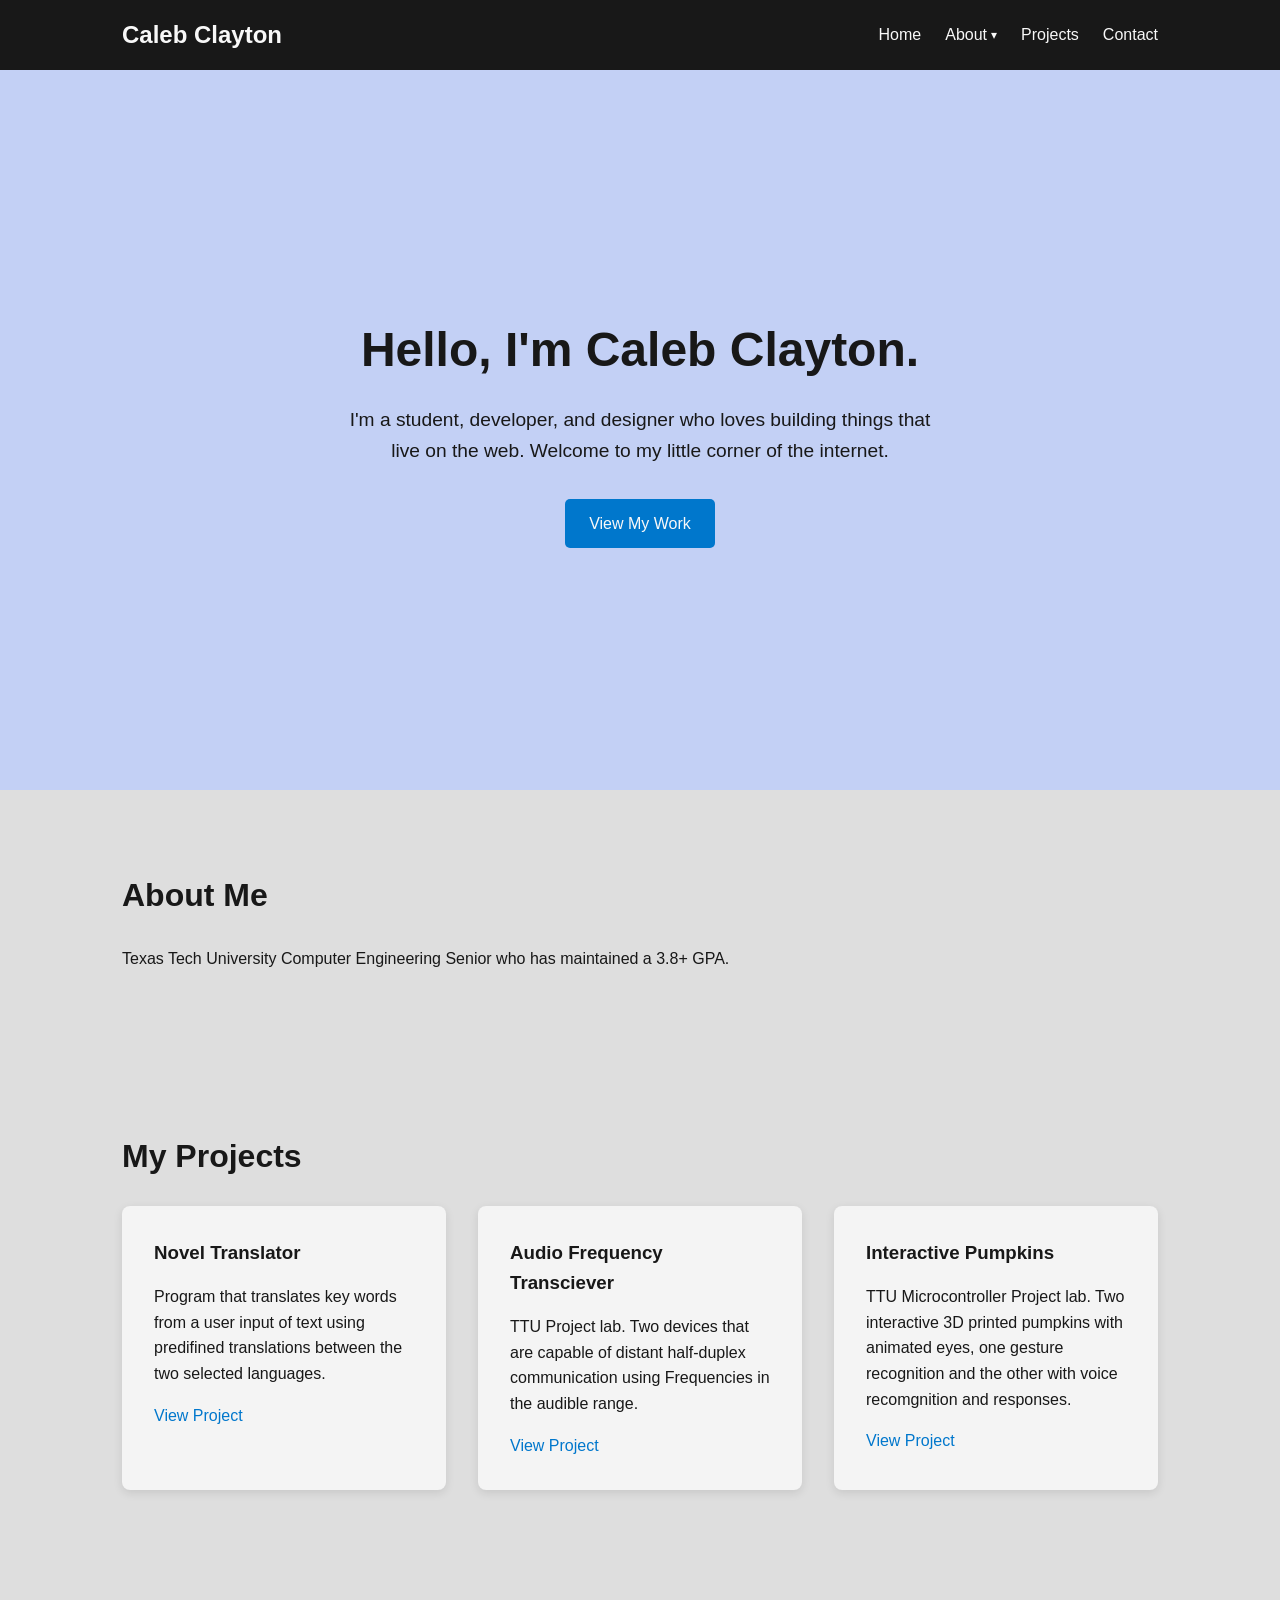
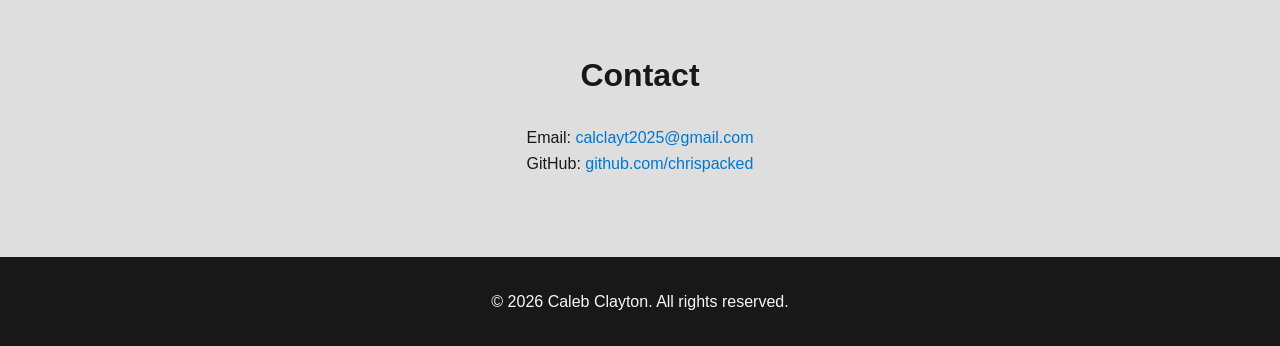
==== index.html @ 63bb0504 "inserted name where needed" ====
<!DOCTYPE html>
<html lang="en">
<head>
    <meta charset="UTF-8" />
    <meta name="viewport" content="width=device-width, initial-scale=1.0" />
    <title>Caleb Clayton | Personal Website</title>
    <link rel="stylesheet" href="style.css" />
</head>

<body>

    <header>
        <nav class="navbar">
            <h1 class="logo">Caleb Clayton</h1>

            <ul class="nav-links">
                <li><a href="#home">Home</a></li>

                <!-- About dropdown -->
                <li class="dropdown" id="aboutDropdown">
                    <a href="#about" aria-haspopup="true" aria-expanded="false">
                        About
                    </a>
                    <ul class="dropdown-menu" aria-label="submenu">
                        <li><a href="files/resume 2026 pdf.pdf">Resume</a></li>
                        <li><a href="pages/games.html">Games I Like</a></li>
                        <li><a href="pages/art.html">Art I Like</a></li>
                    </ul>
                </li>

                <li><a href="#projects">Projects</a></li>
                <li><a href="#contact">Contact</a></li>
            </ul>
        </nav>
    </header>

    <main>

        <!-- Hero -->
        <section id="home" class="hero">
            <div>
                <h2>Hello, I'm Caleb Clayton.</h2>
                <p>
                    I'm a student, developer, and designer who loves building
                    things that live on the web. Welcome to my little corner of
                    the internet.
                </p>
                <a href="#projects" class="button">View My Work</a>
            </div>
        </section>

        <!-- About -->
        <section id="about" class="section">
            <h2>About Me</h2>
            <p>
                Texas Tech University Computer Engineering Senior who has maintained a 3.8+ GPA.
                
            </p>
        </section>

        <!-- Projects -->
        <section id="projects" class="section">
            <h2>My Projects</h2>

            <div class="projects">

                <div class="project-card">
                    <h3>Novel Translator</h3>
                    <p>
                        Program that translates key words from a user input of
                        text using predifined translations between the two selected
                        languages.
                    </p>
                    <a href="#TBA">View Project</a>
                </div>

                <div class="project-card">
                    <h3>Audio Frequency Transciever</h3>
                    <p>
                        TTU Project lab. Two devices that are capable of distant
                        half-duplex communication using Frequencies in the audible range.
                    </p>
                    <a href="#TBA">View Project</a>
                </div>

                <div class="project-card">
                    <h3>Interactive Pumpkins</h3>
                    <p>
                        TTU Microcontroller Project lab. Two interactive 3D printed pumpkins with 
                        animated eyes, one gesture recognition and the other with voice recomgnition 
                        and responses.
                    </p>
                    <a href="#TBA">View Project</a>
                </div>

            </div>
        </section>

        <!-- Contact -->
        <section id="contact" class="section contact">
            <h2>Contact</h2>
            <p>Email:
                <a href="mailto:calclayt2025@gmail.com">calclayt2025@gmail.com</a>
            </p>
            <p>GitHub:
                <a href="https://github.com/chrispacked">github.com/chrispacked</a>
            </p>
        </section>

    </main>

    <footer>
        <p>&copy; 2026 Caleb Clayton. All rights reserved.</p>
    </footer>

    <!-- small script for mobile dropdown toggling -->
    <script>
        (function() {
            const dropdown = document.getElementById('aboutDropdown');
            const link = dropdown.querySelector('a[href="#about"]');

            // only apply click‑toggle on small screens
            function isMobile() {
                return window.innerWidth <= 768;
            }

            function handleClick(e) {
                if (!isMobile()) return;
                e.preventDefault();
                dropdown.classList.toggle('open');
                const expanded = dropdown.classList.contains('open');
                link.setAttribute('aria-expanded', expanded);
            }

            link.addEventListener('click', handleClick);

            // close dropdown when clicking outside
            document.addEventListener('click', function(e) {
                if (isMobile() && !dropdown.contains(e.target)) {
                    dropdown.classList.remove('open');
                    link.setAttribute('aria-expanded', 'false');
                }
            });

            // re‑check on resize
            window.addEventListener('resize', function() {
                if (!isMobile()) {
                    dropdown.classList.remove('open');
                    link.setAttribute('aria-expanded', 'false');
                }
            });
        })();
    </script>

</body>
</html>
---- style.css ----
/* Reset */
        * {
            margin: 0;
            padding: 0;
            box-sizing: border-box;
        }

        /* General */
        html {
            scroll-behavior: smooth;
        }

        body {
            font-family: Arial, sans-serif;
            line-height: 1.6;
            color: #181818;
            background-color: #dedede;
        }

        /* Header / Navbar */
        header {
            background-color: #181818;
            color: #f8f8f8;
            position: sticky;
            top: 0;
            z-index: 100;
        }

        .navbar {
            max-width: 1100px;
            margin: auto;
            padding: 1rem 2rem;
            display: flex;
            justify-content: space-between;
            align-items: center;
            flex-wrap: wrap;
        }

        .logo {
            font-size: 1.5rem;
        }

        .nav-links {
            list-style: none;
            display: flex;
            gap: 1.5rem;
            align-items: center;
            flex-wrap: wrap;
        }

        .nav-links a {
            color: #f8f8f8;
            text-decoration: none;
        }

        .nav-links a:hover {
            color: #4da6ff;
        }

        /* Dropdown */
        .dropdown {
            position: relative;
        }

        .dropdown>a {
            cursor: default;
            display: inline-flex;
            align-items: center;
            gap: 0.25rem;
        }

        .dropdown>a::after {
            content: "▾";
            font-size: 0.75rem;
            transition: transform 0.25s ease;
        }

        .dropdown:hover>a::after {
            transform: rotate(180deg);
        }

        .dropdown-menu {
            position: absolute;
            top: 100%;
            left: -20px;
            min-width: 180px;
            background-color: #2a2a2a;
            border-radius: 6px;
            padding: 0.5rem 0;
            list-style: none;
            box-shadow: 0 8px 20px rgba(0, 0, 0, 0.3);
            opacity: 0;
            visibility: hidden;
            transform: translateY(-6px);
            transition: opacity 0.25s ease, transform 0.25s ease, visibility 0.25s;
            pointer-events: none;
        }

        .dropdown:hover .dropdown-menu,
        .dropdown:focus-within .dropdown-menu {
            opacity: 1;
            visibility: visible;
            transform: translateY(0);
            pointer-events: auto;
        }

        .dropdown-menu li {
            padding: 0;
        }

        .dropdown-menu a {
            display: block;
            padding: 0.5rem 1.25rem;
            color: #eee;
            text-decoration: none;
            font-size: 0.95rem;
            transition: background 0.15s ease, color 0.15s ease;
        }

        .dropdown-menu a:hover {
            background-color: #3a3a3a;
            color: #4da6ff;
        }

        /* Hero / About section */
        .hero {
            min-height: 80vh;
            display: flex;
            justify-content: center;
            align-items: center;
            text-align: center;
            background-color: #c3d0f5;
            padding: 2rem;
        }

        .hero h2 {
            font-size: 3rem;
            margin-bottom: 1rem;
        }

        .hero p {
            font-size: 1.2rem;
            margin-bottom: 2rem;
            max-width: 600px;
            margin-left: auto;
            margin-right: auto;
        }

        .hero .button {
            display: inline-block;
            background-color: #0077cc;
            color: rgb(248, 248, 248);
            padding: 0.75rem 1.5rem;
            border-radius: 5px;
            text-decoration: none;
        }

        .hero .button:hover {
            background-color: #005fa3;
        }

        /* Sections */
        .section {
            max-width: 1100px;
            margin: auto;
            padding: 5rem 2rem;
        }

        .section h2 {
            font-size: 2rem;
            margin-bottom: 1.5rem;
        }

        /* Projects */
        .projects {
            display: grid;
            grid-template-columns: repeat(3, 1fr);
            gap: 2rem;
        }

        .project-card {
            background-color: #f4f4f4;
            padding: 2rem;
            border-radius: 8px;
            box-shadow: 0 3px 10px rgba(0, 0, 0, 0.1);
        }

        .project-card h3 {
            margin-bottom: 1rem;
        }

        .project-card p {
            margin-bottom: 1rem;
        }

        .project-card a {
            color: #0077cc;
            text-decoration: none;
        }

        .project-card a:hover {
            text-decoration: underline;
        }

        /* Contact */
        .contact {
            text-align: center;
        }

        .contact a {
            color: #0077cc;
            text-decoration: none;
        }

        .contact a:hover {
            text-decoration: underline;
        }

        /* Footer */
        footer {
            background-color: #181818;
            color: #f8f8f8;
            text-align: center;
            padding: 2rem;
        }

        /* Mobile */
        @media (max-width: 768px) {
            .navbar {
                flex-direction: column;
                gap: 1rem;
            }

            .nav-links {
                gap: 1rem;
                justify-content: center;
            }

            .hero h2 {
                font-size: 2.2rem;
            }

            .projects {
                grid-template-columns: 1fr;
            }

            .dropdown-menu {
                position: static;
                background-color: #333;
                box-shadow: none;
                border-radius: 0;
                padding: 0.25rem 0 0.25rem 1.5rem;
                opacity: 1;
                visibility: visible;
                transform: none;
                pointer-events: auto;
                display: none;
            }

            .dropdown.open .dropdown-menu {
                display: block;
            }

            .dropdown>a::after {
                content: " ▾";
            }

            .dropdown-menu a {
                padding: 0.4rem 1rem;
                font-size: 0.9rem;
            }
        }

        /* small extra touch for the dropdown arrow */
        .dropdown>a {
            cursor: pointer;
        }
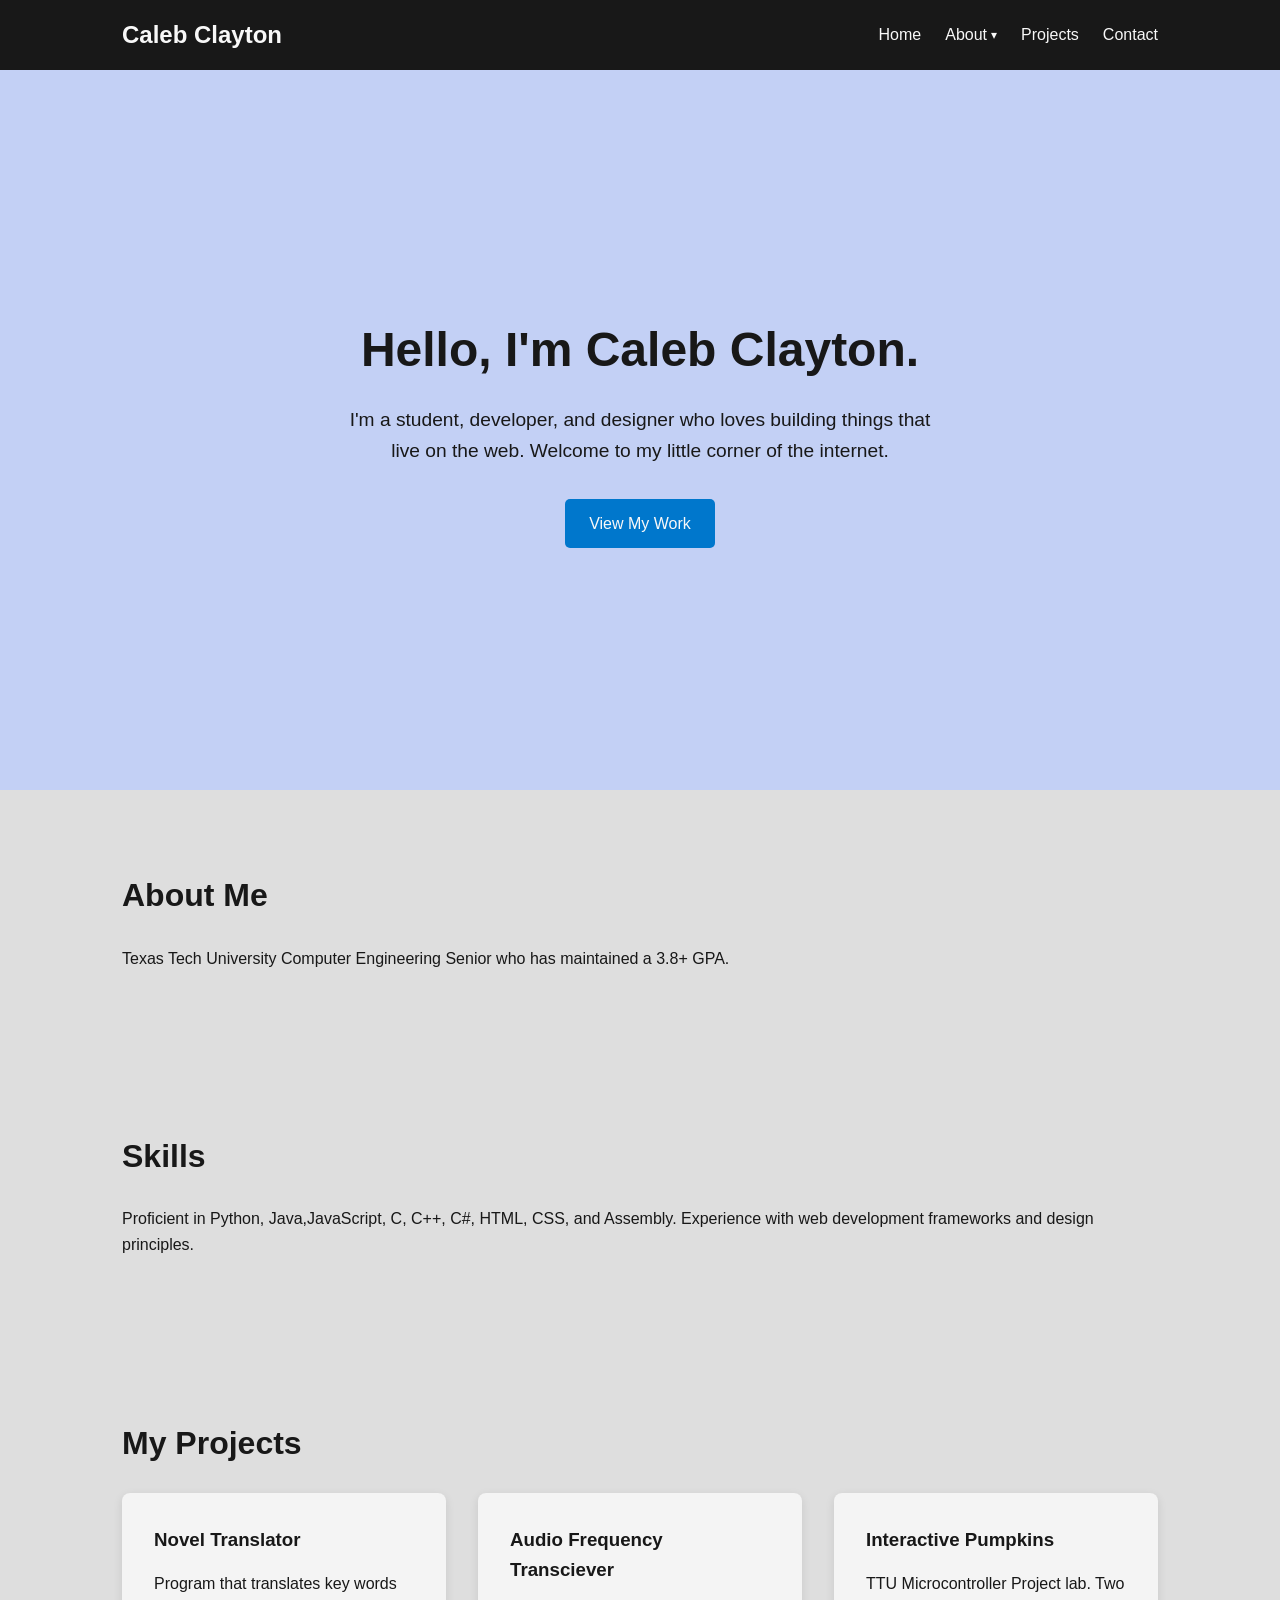
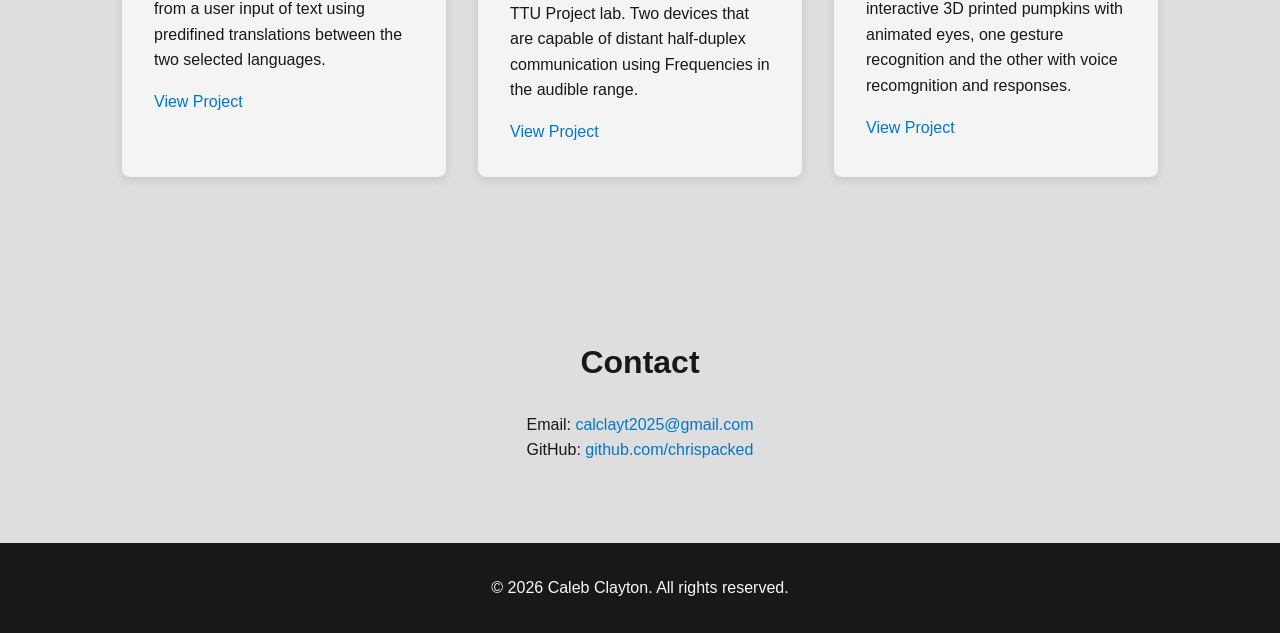
==== commit 17e4d353: "added skills section" ====
--- a/index.html
+++ b/index.html
@@ -55,6 +55,18 @@
             <p>
                 Texas Tech University Computer Engineering Senior who has maintained a 3.8+ GPA.
                 
+            </p>
+        </section>
+
+        <!-- Skills -->
+        <section id="skills" class="section">
+            <h2>Skills</h2>
+            <p>
+                Proficient in Python, Java,JavaScript, C, C++, C#, HTML, CSS, and Assembly. 
+                Experience with web development frameworks and design principles.
+            </p>
+        </section>
+
             </p>
         </section>
 
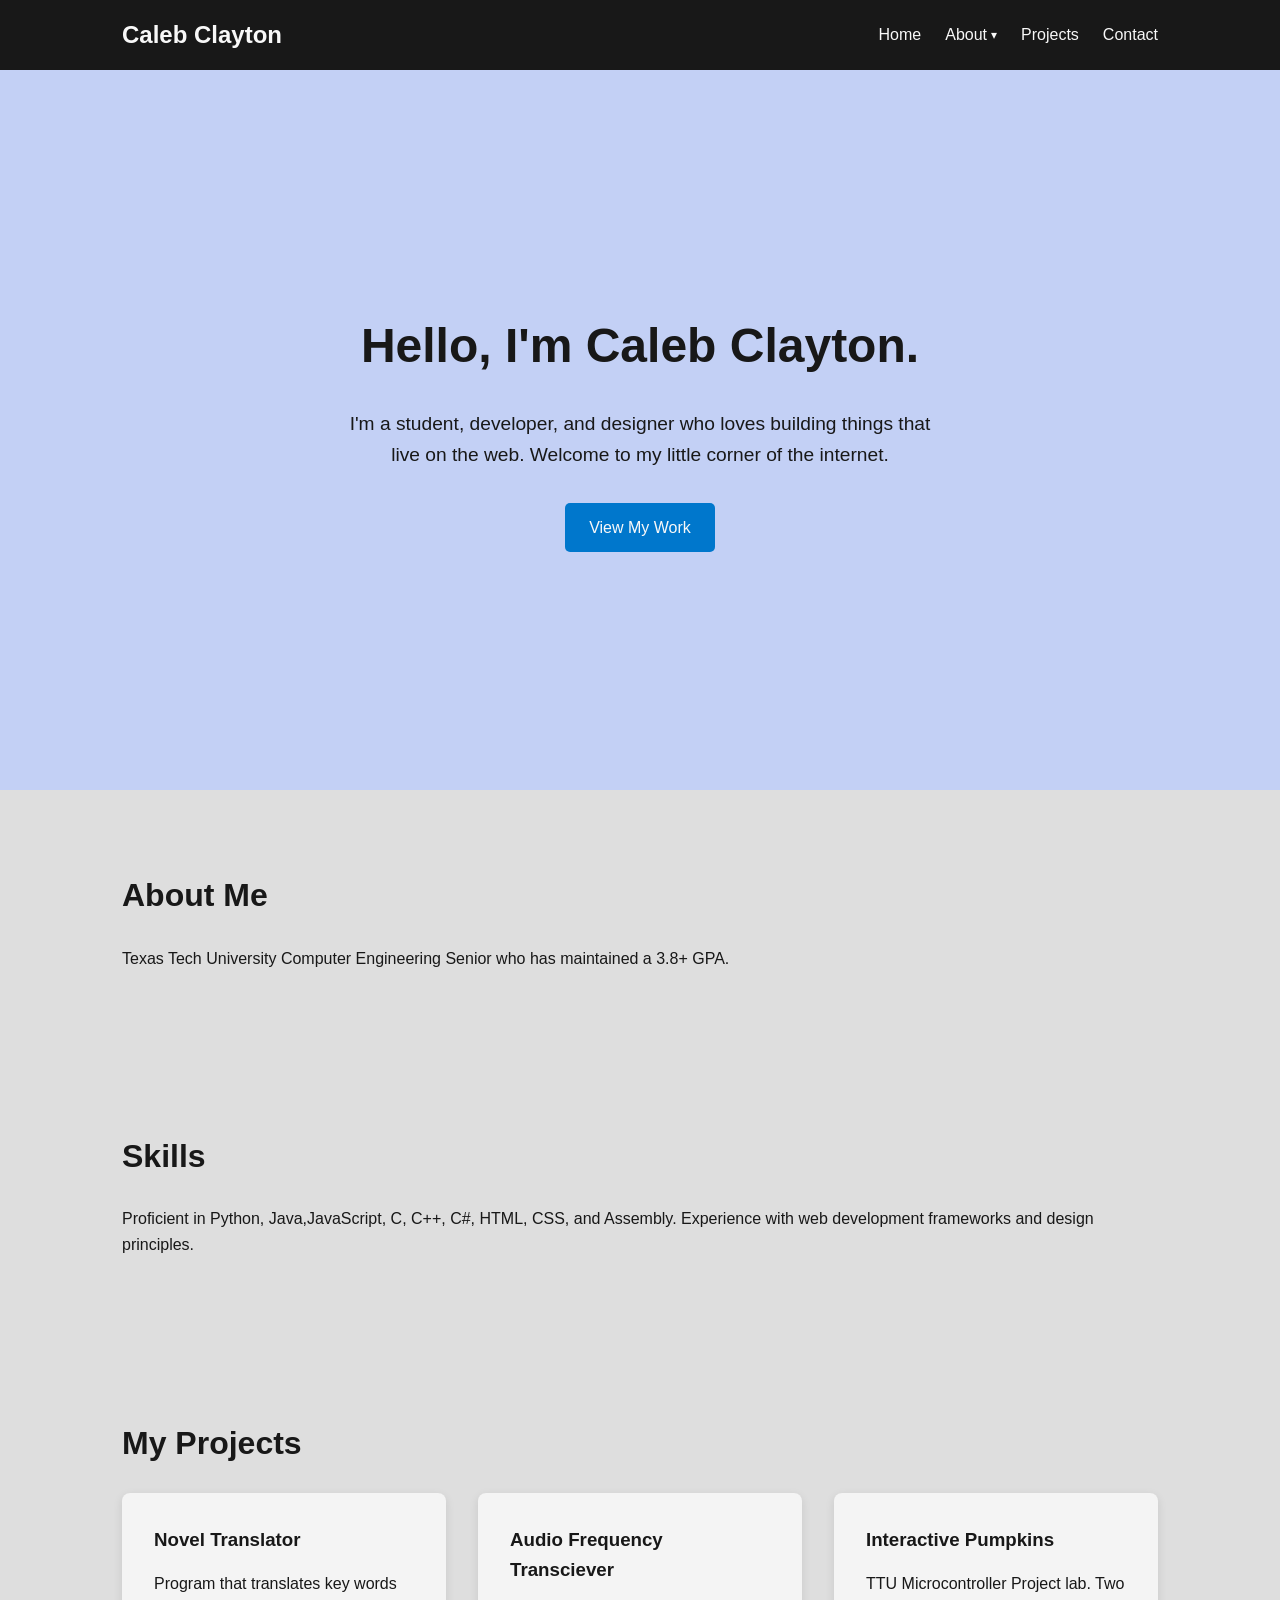
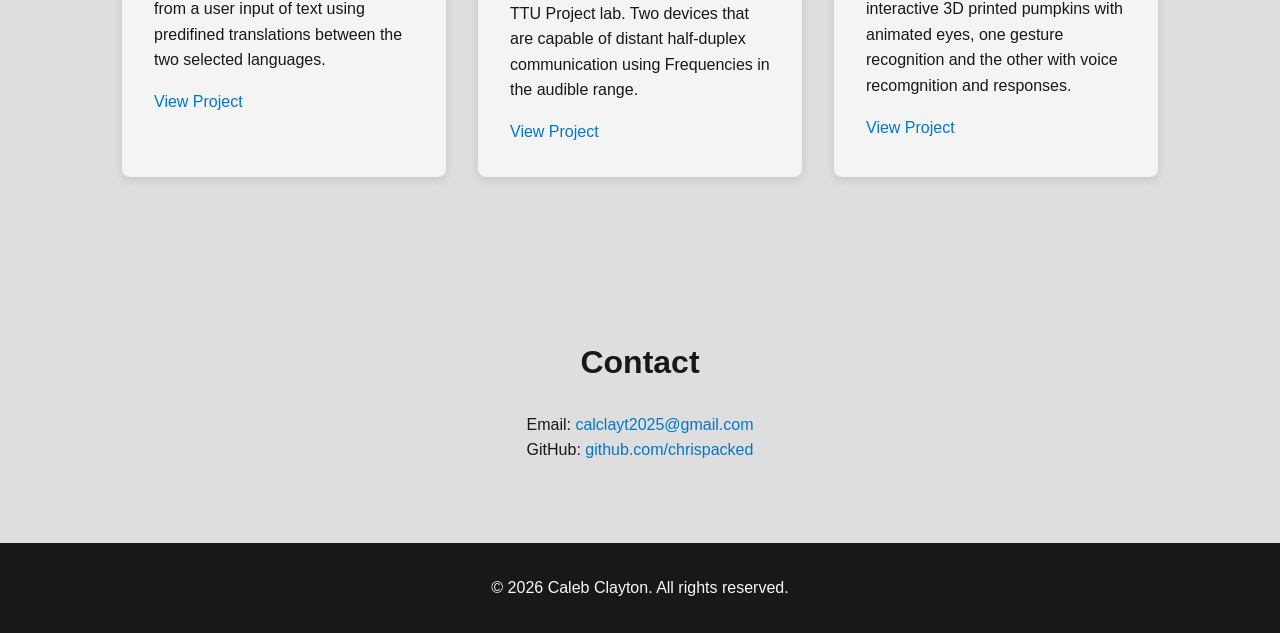
==== commit 02810197: "fixed file name of transciever and add a link to the page" ====
--- a/index.html
+++ b/index.html
@@ -92,7 +92,7 @@
                         TTU Project lab. Two devices that are capable of distant
                         half-duplex communication using Frequencies in the audible range.
                     </p>
-                    <a href="#TBA">View Project</a>
+                    <a href="./pages/project-transciever.html">View Project</a>
                 </div>
 
                 <div class="project-card">
--- a/style.css
+++ b/style.css
@@ -1,277 +1,305 @@
+
+
 /* Reset */
-        * {
-            margin: 0;
-            padding: 0;
-            box-sizing: border-box;
-        }
-
-        /* General */
-        html {
-            scroll-behavior: smooth;
-        }
-
-        body {
-            font-family: Arial, sans-serif;
-            line-height: 1.6;
-            color: #181818;
-            background-color: #dedede;
-        }
-
-        /* Header / Navbar */
-        header {
-            background-color: #181818;
-            color: #f8f8f8;
-            position: sticky;
-            top: 0;
-            z-index: 100;
-        }
-
-        .navbar {
-            max-width: 1100px;
-            margin: auto;
-            padding: 1rem 2rem;
-            display: flex;
-            justify-content: space-between;
-            align-items: center;
-            flex-wrap: wrap;
-        }
-
-        .logo {
-            font-size: 1.5rem;
-        }
-
-        .nav-links {
-            list-style: none;
-            display: flex;
-            gap: 1.5rem;
-            align-items: center;
-            flex-wrap: wrap;
-        }
-
-        .nav-links a {
-            color: #f8f8f8;
-            text-decoration: none;
-        }
-
-        .nav-links a:hover {
-            color: #4da6ff;
-        }
-
-        /* Dropdown */
-        .dropdown {
-            position: relative;
-        }
-
-        .dropdown>a {
-            cursor: default;
-            display: inline-flex;
-            align-items: center;
-            gap: 0.25rem;
-        }
-
-        .dropdown>a::after {
-            content: "▾";
-            font-size: 0.75rem;
-            transition: transform 0.25s ease;
-        }
-
-        .dropdown:hover>a::after {
-            transform: rotate(180deg);
-        }
-
-        .dropdown-menu {
-            position: absolute;
-            top: 100%;
-            left: -20px;
-            min-width: 180px;
-            background-color: #2a2a2a;
-            border-radius: 6px;
-            padding: 0.5rem 0;
-            list-style: none;
-            box-shadow: 0 8px 20px rgba(0, 0, 0, 0.3);
-            opacity: 0;
-            visibility: hidden;
-            transform: translateY(-6px);
-            transition: opacity 0.25s ease, transform 0.25s ease, visibility 0.25s;
-            pointer-events: none;
-        }
-
-        .dropdown:hover .dropdown-menu,
-        .dropdown:focus-within .dropdown-menu {
-            opacity: 1;
-            visibility: visible;
-            transform: translateY(0);
-            pointer-events: auto;
-        }
-
-        .dropdown-menu li {
-            padding: 0;
-        }
-
-        .dropdown-menu a {
-            display: block;
-            padding: 0.5rem 1.25rem;
-            color: #eee;
-            text-decoration: none;
-            font-size: 0.95rem;
-            transition: background 0.15s ease, color 0.15s ease;
-        }
-
-        .dropdown-menu a:hover {
-            background-color: #3a3a3a;
-            color: #4da6ff;
-        }
-
-        /* Hero / About section */
-        .hero {
-            min-height: 80vh;
-            display: flex;
-            justify-content: center;
-            align-items: center;
-            text-align: center;
-            background-color: #c3d0f5;
-            padding: 2rem;
-        }
-
-        .hero h2 {
-            font-size: 3rem;
-            margin-bottom: 1rem;
-        }
-
-        .hero p {
-            font-size: 1.2rem;
-            margin-bottom: 2rem;
-            max-width: 600px;
-            margin-left: auto;
-            margin-right: auto;
-        }
-
-        .hero .button {
-            display: inline-block;
-            background-color: #0077cc;
-            color: rgb(248, 248, 248);
-            padding: 0.75rem 1.5rem;
-            border-radius: 5px;
-            text-decoration: none;
-        }
-
-        .hero .button:hover {
-            background-color: #005fa3;
-        }
-
-        /* Sections */
-        .section {
-            max-width: 1100px;
-            margin: auto;
-            padding: 5rem 2rem;
-        }
-
-        .section h2 {
-            font-size: 2rem;
-            margin-bottom: 1.5rem;
-        }
-
-        /* Projects */
-        .projects {
-            display: grid;
-            grid-template-columns: repeat(3, 1fr);
-            gap: 2rem;
-        }
-
-        .project-card {
-            background-color: #f4f4f4;
-            padding: 2rem;
-            border-radius: 8px;
-            box-shadow: 0 3px 10px rgba(0, 0, 0, 0.1);
-        }
-
-        .project-card h3 {
-            margin-bottom: 1rem;
-        }
-
-        .project-card p {
-            margin-bottom: 1rem;
-        }
-
-        .project-card a {
-            color: #0077cc;
-            text-decoration: none;
-        }
-
-        .project-card a:hover {
-            text-decoration: underline;
-        }
-
-        /* Contact */
-        .contact {
-            text-align: center;
-        }
-
-        .contact a {
-            color: #0077cc;
-            text-decoration: none;
-        }
-
-        .contact a:hover {
-            text-decoration: underline;
-        }
-
-        /* Footer */
-        footer {
-            background-color: #181818;
-            color: #f8f8f8;
-            text-align: center;
-            padding: 2rem;
-        }
-
-        /* Mobile */
-        @media (max-width: 768px) {
-            .navbar {
-                flex-direction: column;
-                gap: 1rem;
-            }
-
-            .nav-links {
-                gap: 1rem;
-                justify-content: center;
-            }
-
-            .hero h2 {
-                font-size: 2.2rem;
-            }
-
-            .projects {
-                grid-template-columns: 1fr;
-            }
-
-            .dropdown-menu {
-                position: static;
-                background-color: #333;
-                box-shadow: none;
-                border-radius: 0;
-                padding: 0.25rem 0 0.25rem 1.5rem;
-                opacity: 1;
-                visibility: visible;
-                transform: none;
-                pointer-events: auto;
-                display: none;
-            }
-
-            .dropdown.open .dropdown-menu {
-                display: block;
-            }
-
-            .dropdown>a::after {
-                content: " ▾";
-            }
-
-            .dropdown-menu a {
-                padding: 0.4rem 1rem;
-                font-size: 0.9rem;
-            }
-        }
-
-        /* small extra touch for the dropdown arrow */
-        .dropdown>a {
-            cursor: pointer;
-        }+* {
+    margin: 0;
+    padding: 0;
+    box-sizing: border-box;
+}
+
+/* General */
+html {
+    scroll-behavior: smooth;
+}
+
+body {
+    font-family: Arial, sans-serif;
+    line-height: 1.6;
+    color: #181818;
+    background-color: #dedede;
+}
+
+/* Header / Navbar */
+header {
+    background-color: #181818;
+    color: #f8f8f8;
+    position: sticky;
+    top: 0;
+    z-index: 100;
+}
+
+.navbar {
+    max-width: 1100px;
+    margin: auto;
+    padding: 1rem 2rem;
+    display: flex;
+    justify-content: space-between;
+    align-items: center;
+    flex-wrap: wrap;
+}
+
+.logo {
+    font-size: 1.5rem;
+}
+
+.nav-links {
+    list-style: none;
+    display: flex;
+    gap: 1.5rem;
+    align-items: center;
+    flex-wrap: wrap;
+}
+
+.nav-links a {
+    color: #f8f8f8;
+    text-decoration: none;
+}
+
+.nav-links a:hover {
+    color: #4da6ff;
+}
+
+/* Dropdown */
+.dropdown {
+    position: relative;
+}
+
+.dropdown > a {
+    cursor: default;
+    display: inline-flex;
+    align-items: center;
+    gap: 0.25rem;
+}
+
+.dropdown > a::after {
+    content: "▾";
+    font-size: 0.75rem;
+    transition: transform 0.25s ease;
+}
+
+.dropdown:hover > a::after {
+    transform: rotate(180deg);
+}
+
+.dropdown-menu {
+    position: absolute;
+    top: 100%;
+    left: -20px;
+    min-width: 180px;
+    background-color: #2a2a2a;
+    border-radius: 6px;
+    padding: 0.5rem 0;
+    list-style: none;
+    box-shadow: 0 8px 20px rgba(0, 0, 0, 0.3);
+    opacity: 0;
+    visibility: hidden;
+    transform: translateY(-6px);
+    transition: opacity 0.25s ease, transform 0.25s ease, visibility 0.25s;
+    pointer-events: none;
+}
+
+.dropdown:hover .dropdown-menu,
+.dropdown:focus-within .dropdown-menu {
+    opacity: 1;
+    visibility: visible;
+    transform: translateY(0);
+    pointer-events: auto;
+}
+
+.dropdown-menu li {
+    padding: 0;
+}
+
+.dropdown-menu a {
+    display: block;
+    padding: 0.5rem 1.25rem;
+    color: #eee;
+    text-decoration: none;
+    font-size: 0.95rem;
+    transition: background 0.15s ease, color 0.15s ease;
+}
+
+.dropdown-menu a:hover {
+    background-color: #3a3a3a;
+    color: #4da6ff;
+}
+
+/* Hero / About section */
+.hero {
+    min-height: 80vh;
+    display: flex;
+    justify-content: center;
+    align-items: center;
+    text-align: center;
+    background-color: #c3d0f5;
+    padding: 2rem;
+}
+
+.hero h2 {
+    font-size: 3rem;
+    margin-bottom: 1.5rem;   /* increased for spacing above video */
+}
+
+.hero p {
+    font-size: 1.2rem;
+    margin-bottom: 2rem;
+    max-width: 600px;
+    margin-left: auto;
+    margin-right: auto;
+}
+
+.hero .button {
+    display: inline-block;
+    background-color: #0077cc;
+    color: rgb(248, 248, 248);
+    padding: 0.75rem 1.5rem;
+    border-radius: 5px;
+    text-decoration: none;
+}
+
+.hero .button:hover {
+    background-color: #005fa3;
+}
+
+/* ── Hero video ── */
+.hero > div {
+    display: flex;
+    flex-direction: column;
+    align-items: center;
+    justify-content: center;
+    width: 100%;
+}
+
+.hero-video {
+    display: block;
+    width: 100%;
+    max-width: 800px;
+    height: auto;
+    margin: 0 auto;
+    border-radius: 10px;
+    box-shadow: 0 6px 20px rgba(0, 0, 0, 0.25);
+    background-color: #000;
+}
+
+/* Sections */
+.section {
+    max-width: 1100px;
+    margin: auto;
+    padding: 5rem 2rem;
+}
+
+.section h2 {
+    font-size: 2rem;
+    margin-bottom: 1.5rem;
+}
+
+/* Projects */
+.projects {
+    display: grid;
+    grid-template-columns: repeat(3, 1fr);
+    gap: 2rem;
+}
+
+.project-card {
+    background-color: #f4f4f4;
+    padding: 2rem;
+    border-radius: 8px;
+    box-shadow: 0 3px 10px rgba(0, 0, 0, 0.1);
+}
+
+.project-card h3 {
+    margin-bottom: 1rem;
+}
+
+.project-card p {
+    margin-bottom: 1rem;
+}
+
+.project-card a {
+    color: #0077cc;
+    text-decoration: none;
+}
+
+.project-card a:hover {
+    text-decoration: underline;
+}
+
+/* Contact */
+.contact {
+    text-align: center;
+}
+
+.contact a {
+    color: #0077cc;
+    text-decoration: none;
+}
+
+.contact a:hover {
+    text-decoration: underline;
+}
+
+/* Footer */
+footer {
+    background-color: #181818;
+    color: #f8f8f8;
+    text-align: center;
+    padding: 2rem;
+}
+
+/* Mobile */
+@media (max-width: 768px) {
+    .navbar {
+        flex-direction: column;
+        gap: 1rem;
+    }
+
+    .nav-links {
+        gap: 1rem;
+        justify-content: center;
+    }
+
+    .hero h2 {
+        font-size: 2.2rem;
+    }
+
+    .projects {
+        grid-template-columns: 1fr;
+    }
+
+    .dropdown-menu {
+        position: static;
+        background-color: #333;
+        box-shadow: none;
+        border-radius: 0;
+        padding: 0.25rem 0 0.25rem 1.5rem;
+        opacity: 1;
+        visibility: visible;
+        transform: none;
+        pointer-events: auto;
+        display: none;
+    }
+
+    .dropdown.open .dropdown-menu {
+        display: block;
+    }
+
+    .dropdown > a::after {
+        content: " ▾";
+    }
+
+    .dropdown-menu a {
+        padding: 0.4rem 1rem;
+        font-size: 0.9rem;
+    }
+
+    /* Adjust hero video on small screens if needed */
+    .hero-video {
+        max-width: 100%;
+        border-radius: 8px;
+    }
+}
+
+/* small extra touch for the dropdown arrow */
+.dropdown > a {
+    cursor: pointer;
+}
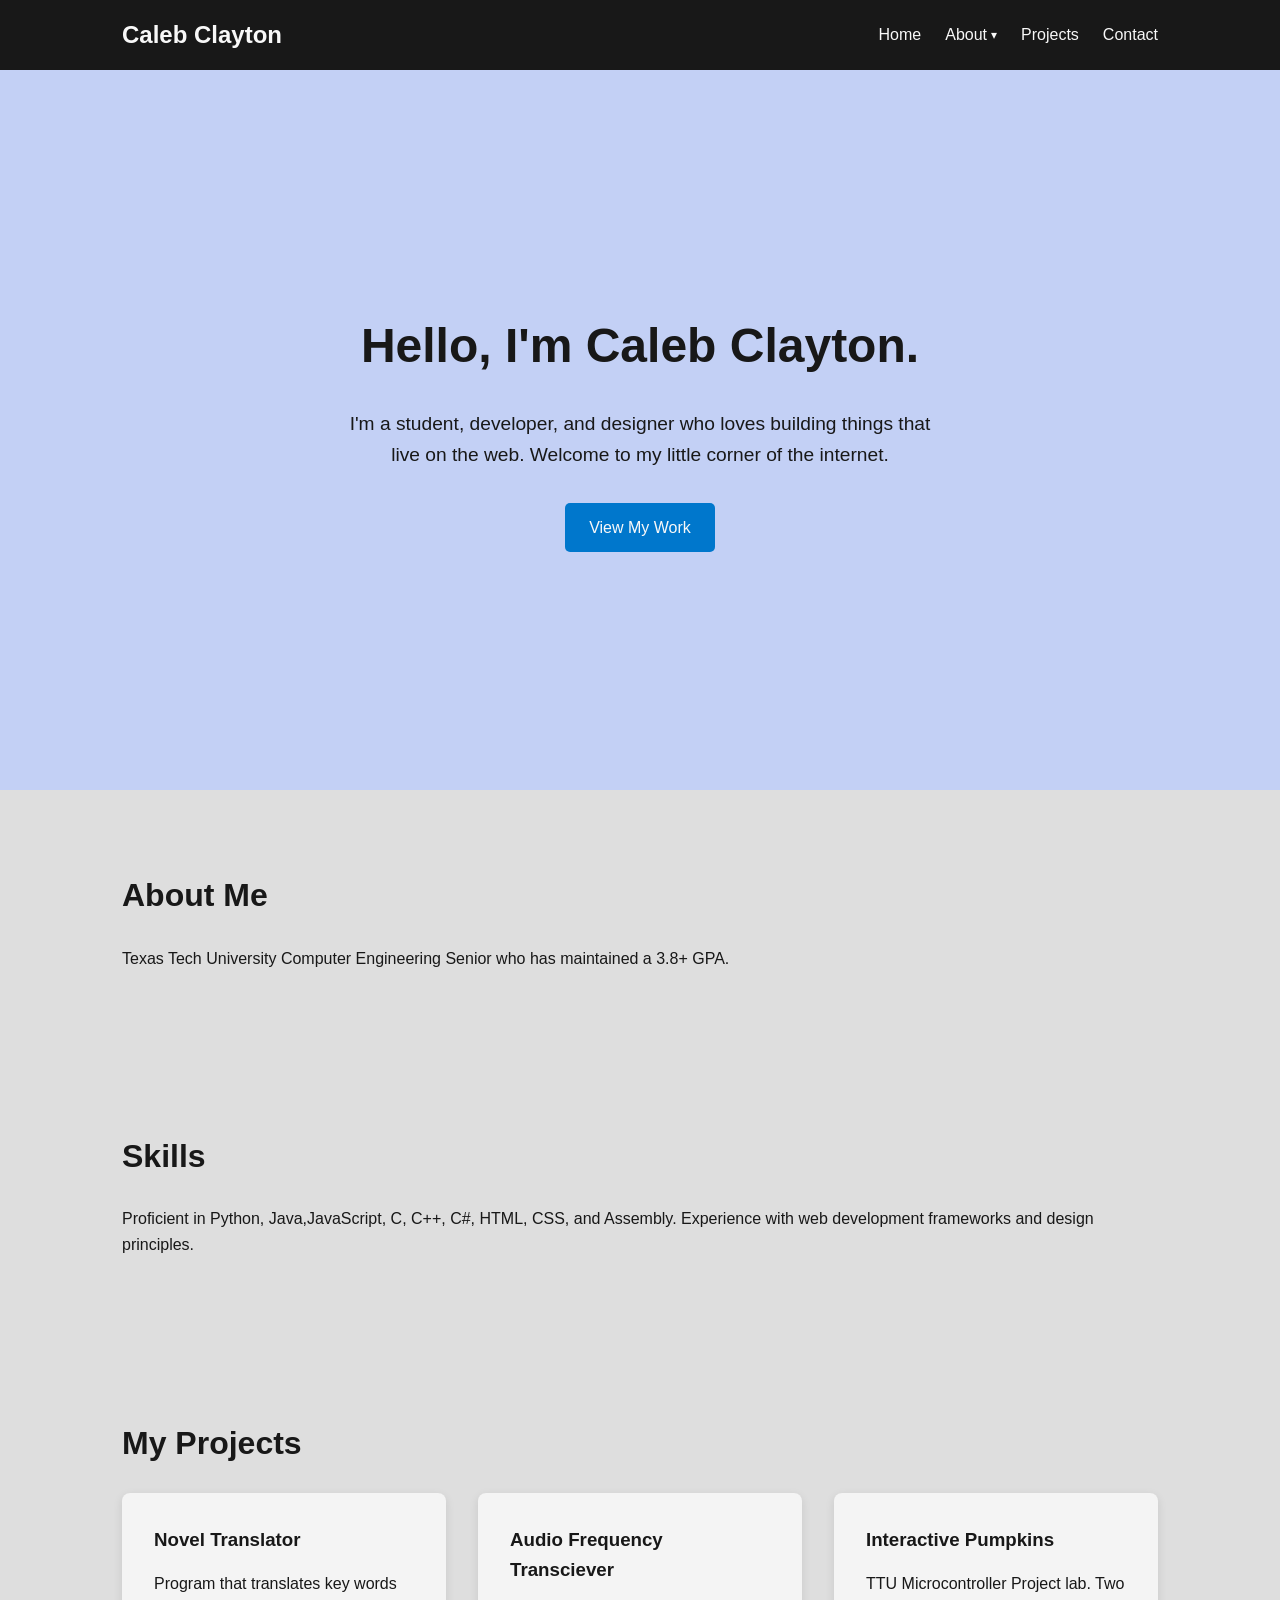
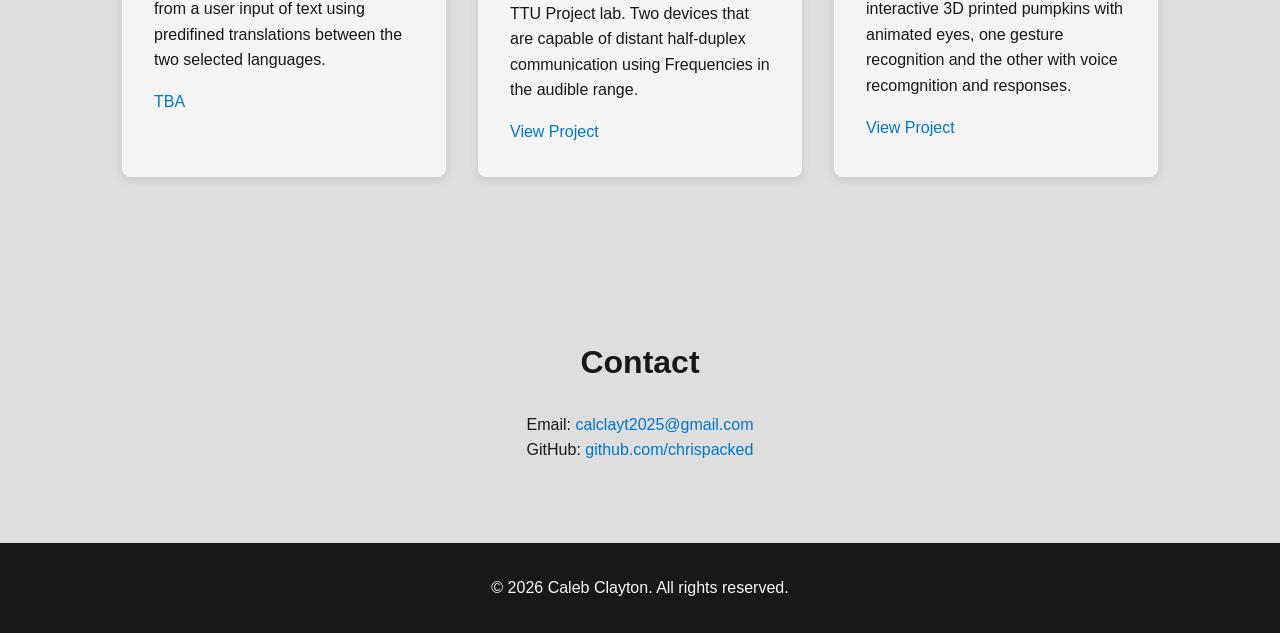
==== commit 405489c3: "changed location of transciever and fixed various href pointers" ====
--- a/index.html
+++ b/index.html
@@ -83,7 +83,7 @@
                         text using predifined translations between the two selected
                         languages.
                     </p>
-                    <a href="#TBA">View Project</a>
+                    <a href="#TBA">TBA</a>
                 </div>
 
                 <div class="project-card">
@@ -92,7 +92,7 @@
                         TTU Project lab. Two devices that are capable of distant
                         half-duplex communication using Frequencies in the audible range.
                     </p>
-                    <a href="./pages/project-transciever.html">View Project</a>
+                    <a href="./pages/projects/transciever.html">View Project</a>
                 </div>
 
                 <div class="project-card">
@@ -102,7 +102,7 @@
                         animated eyes, one gesture recognition and the other with voice recomgnition 
                         and responses.
                     </p>
-                    <a href="#TBA">View Project</a>
+                    <a href="./pages/projects/pumpkin.html">View Project</a>
                 </div>
 
             </div>
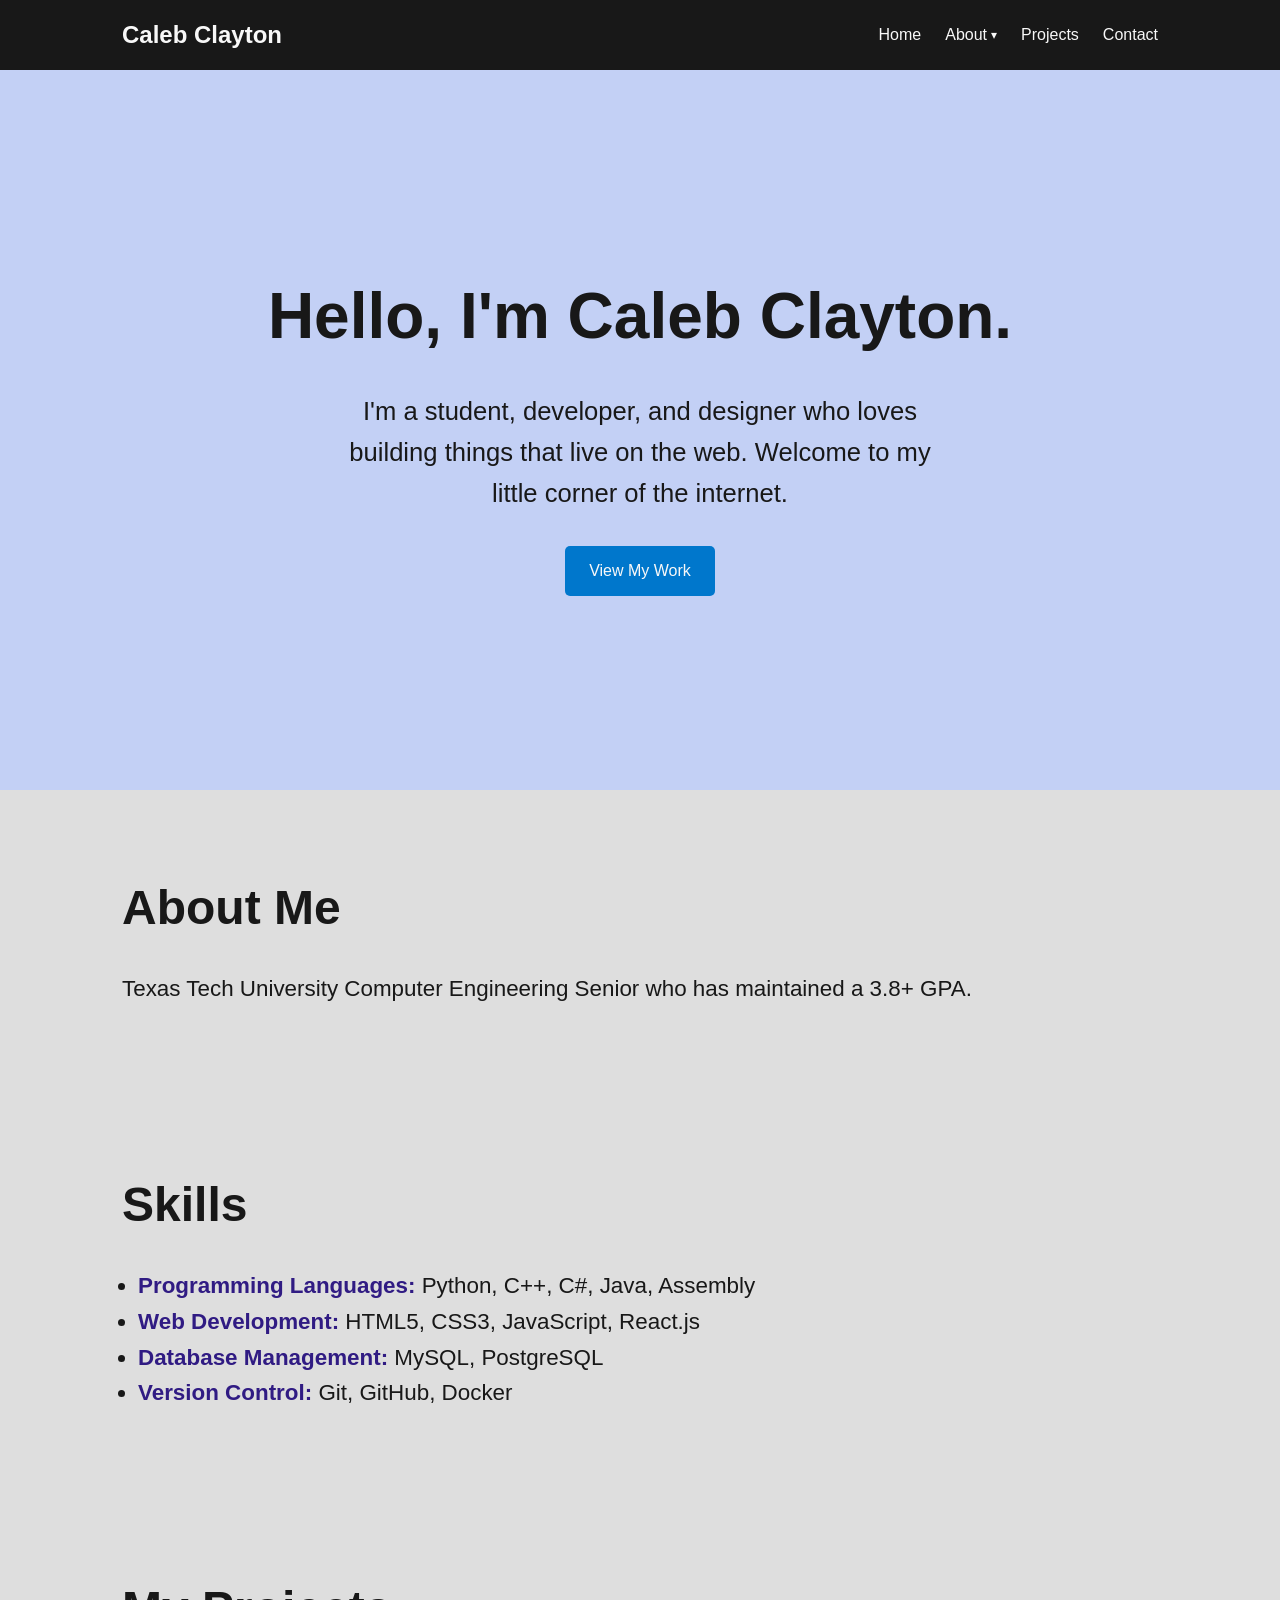
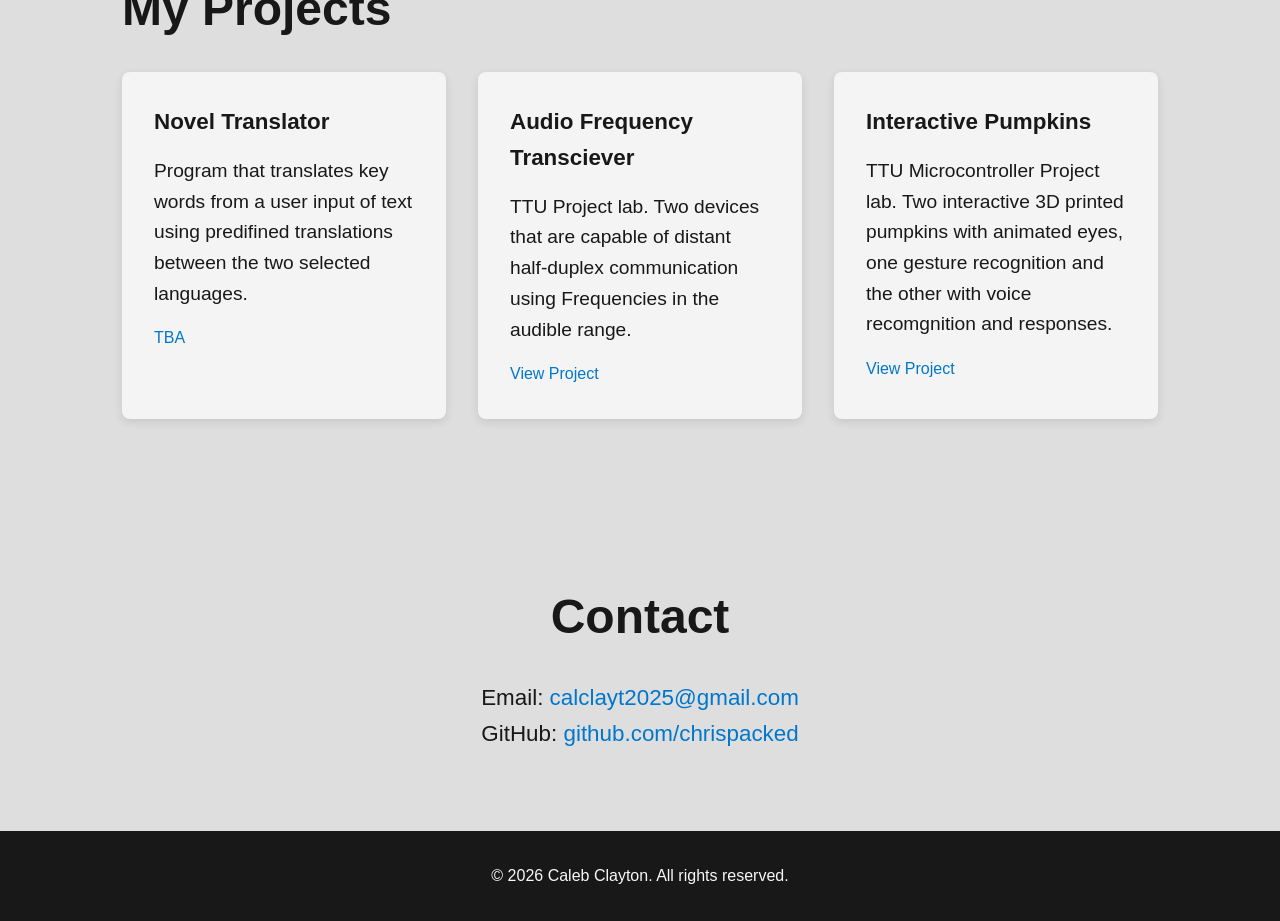
==== commit ca830b9d: "changed skills section and overall section font size" ====
--- a/index.html
+++ b/index.html
@@ -61,10 +61,13 @@
         <!-- Skills -->
         <section id="skills" class="section">
             <h2>Skills</h2>
-            <p>
-                Proficient in Python, Java,JavaScript, C, C++, C#, HTML, CSS, and Assembly. 
-                Experience with web development frameworks and design principles.
-            </p>
+            <ul> 
+                <li><span class="label">Programming Languages:</span> Python, C++, C#, Java, Assembly</li>
+                <li><span class="label">Web Development:</span> HTML5, CSS3, JavaScript, React.js</li>
+                <!-- <li><span class="label">Frameworks:</span> Flask, Django</li> -->
+                <li><span class="label">Database Management:</span> MySQL, PostgreSQL</li>  
+                <li><span class="label">Version Control:</span> Git, GitHub, Docker</li>
+            </ul>
         </section>
 
             </p>
--- a/style.css
+++ b/style.css
@@ -17,6 +17,10 @@
     line-height: 1.6;
     color: #181818;
     background-color: #dedede;
+}
+
+ul {
+    padding-left: 1rem;
 }
 
 /* Header / Navbar */
@@ -136,12 +140,12 @@
 }
 
 .hero h2 {
-    font-size: 3rem;
-    margin-bottom: 1.5rem;   /* increased for spacing above video */
+    font-size: 4rem;
+    margin-bottom: 1.5rem;
 }
 
 .hero p {
-    font-size: 1.2rem;
+    font-size: 1.6rem;
     margin-bottom: 2rem;
     max-width: 600px;
     margin-left: auto;
@@ -173,12 +177,13 @@
 .hero-video {
     display: block;
     width: 100%;
-    max-width: 800px;
-    height: auto;
+    /*max-width: 400px;*/
+    max-height: 400px;
+    width: auto;
     margin: 0 auto;
     border-radius: 10px;
     box-shadow: 0 6px 20px rgba(0, 0, 0, 0.25);
-    background-color: #000;
+    background-color: #000000;
 }
 
 /* Sections */
@@ -189,8 +194,17 @@
 }
 
 .section h2 {
-    font-size: 2rem;
+    font-size: 3rem;
     margin-bottom: 1.5rem;
+}
+
+.section p, .section ul {
+    font-size: 1.4rem;
+}
+
+.label {
+    font-weight: bold;
+    color: #301b83;
 }
 
 /* Projects */
@@ -208,10 +222,12 @@
 }
 
 .project-card h3 {
+    font-size: 1.4rem;
     margin-bottom: 1rem;
 }
 
 .project-card p {
+    font-size: 1.2rem;
     margin-bottom: 1rem;
 }
 
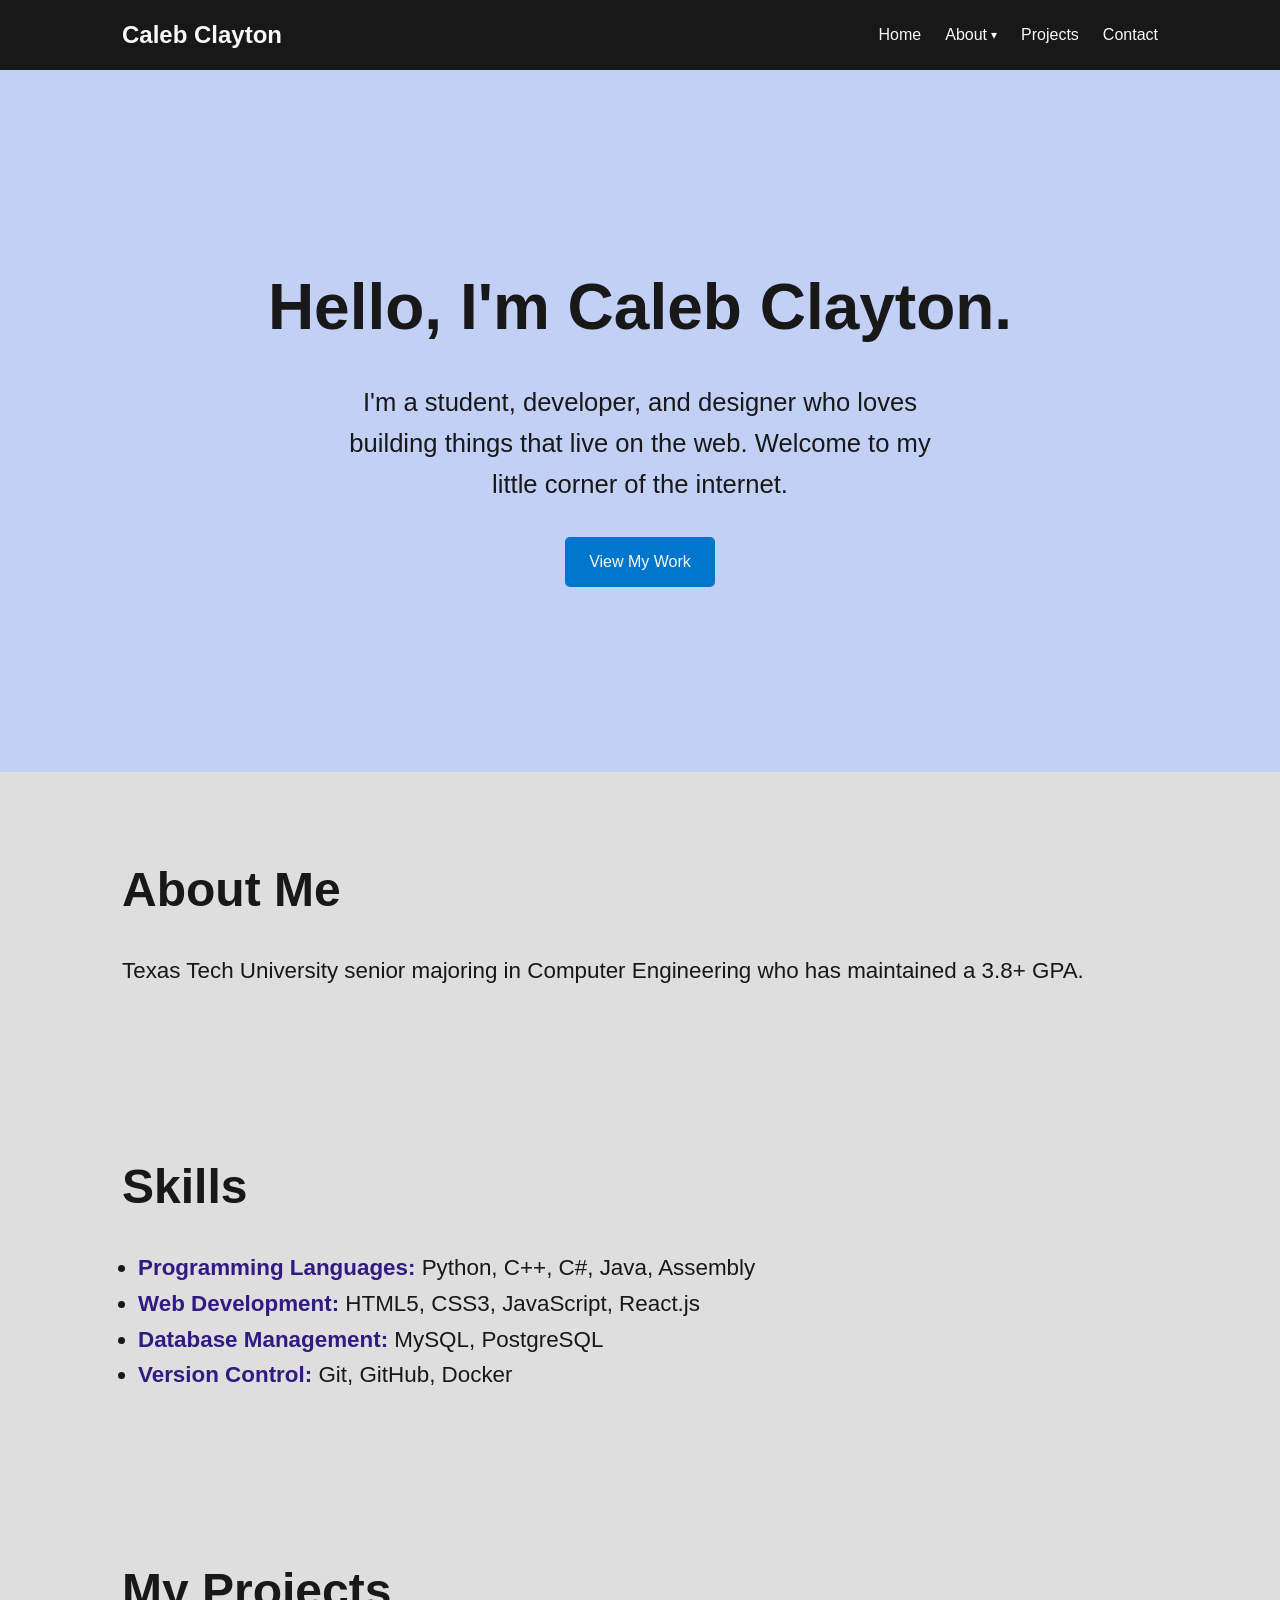
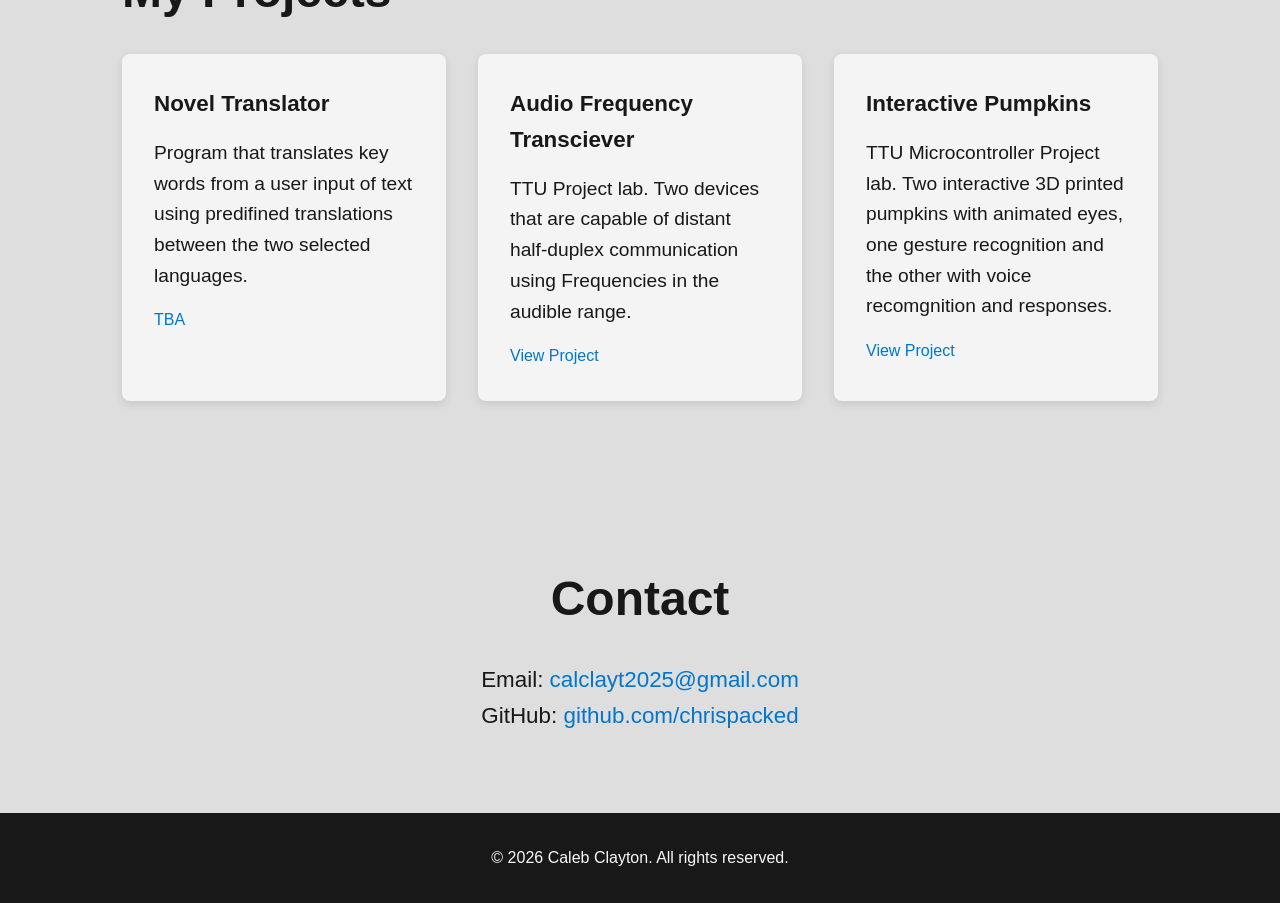
==== commit f6282dbd: "changed min height of hero (blue section) from 80 to 78 for better style. reworded about me a little" ====
--- a/index.html
+++ b/index.html
@@ -53,7 +53,7 @@
         <section id="about" class="section">
             <h2>About Me</h2>
             <p>
-                Texas Tech University Computer Engineering Senior who has maintained a 3.8+ GPA.
+                Texas Tech University senior majoring in Computer Engineering who has maintained a 3.8+ GPA.
                 
             </p>
         </section>
--- a/style.css
+++ b/style.css
@@ -130,7 +130,7 @@
 
 /* Hero / About section */
 .hero {
-    min-height: 80vh;
+    min-height: 78vh;
     display: flex;
     justify-content: center;
     align-items: center;
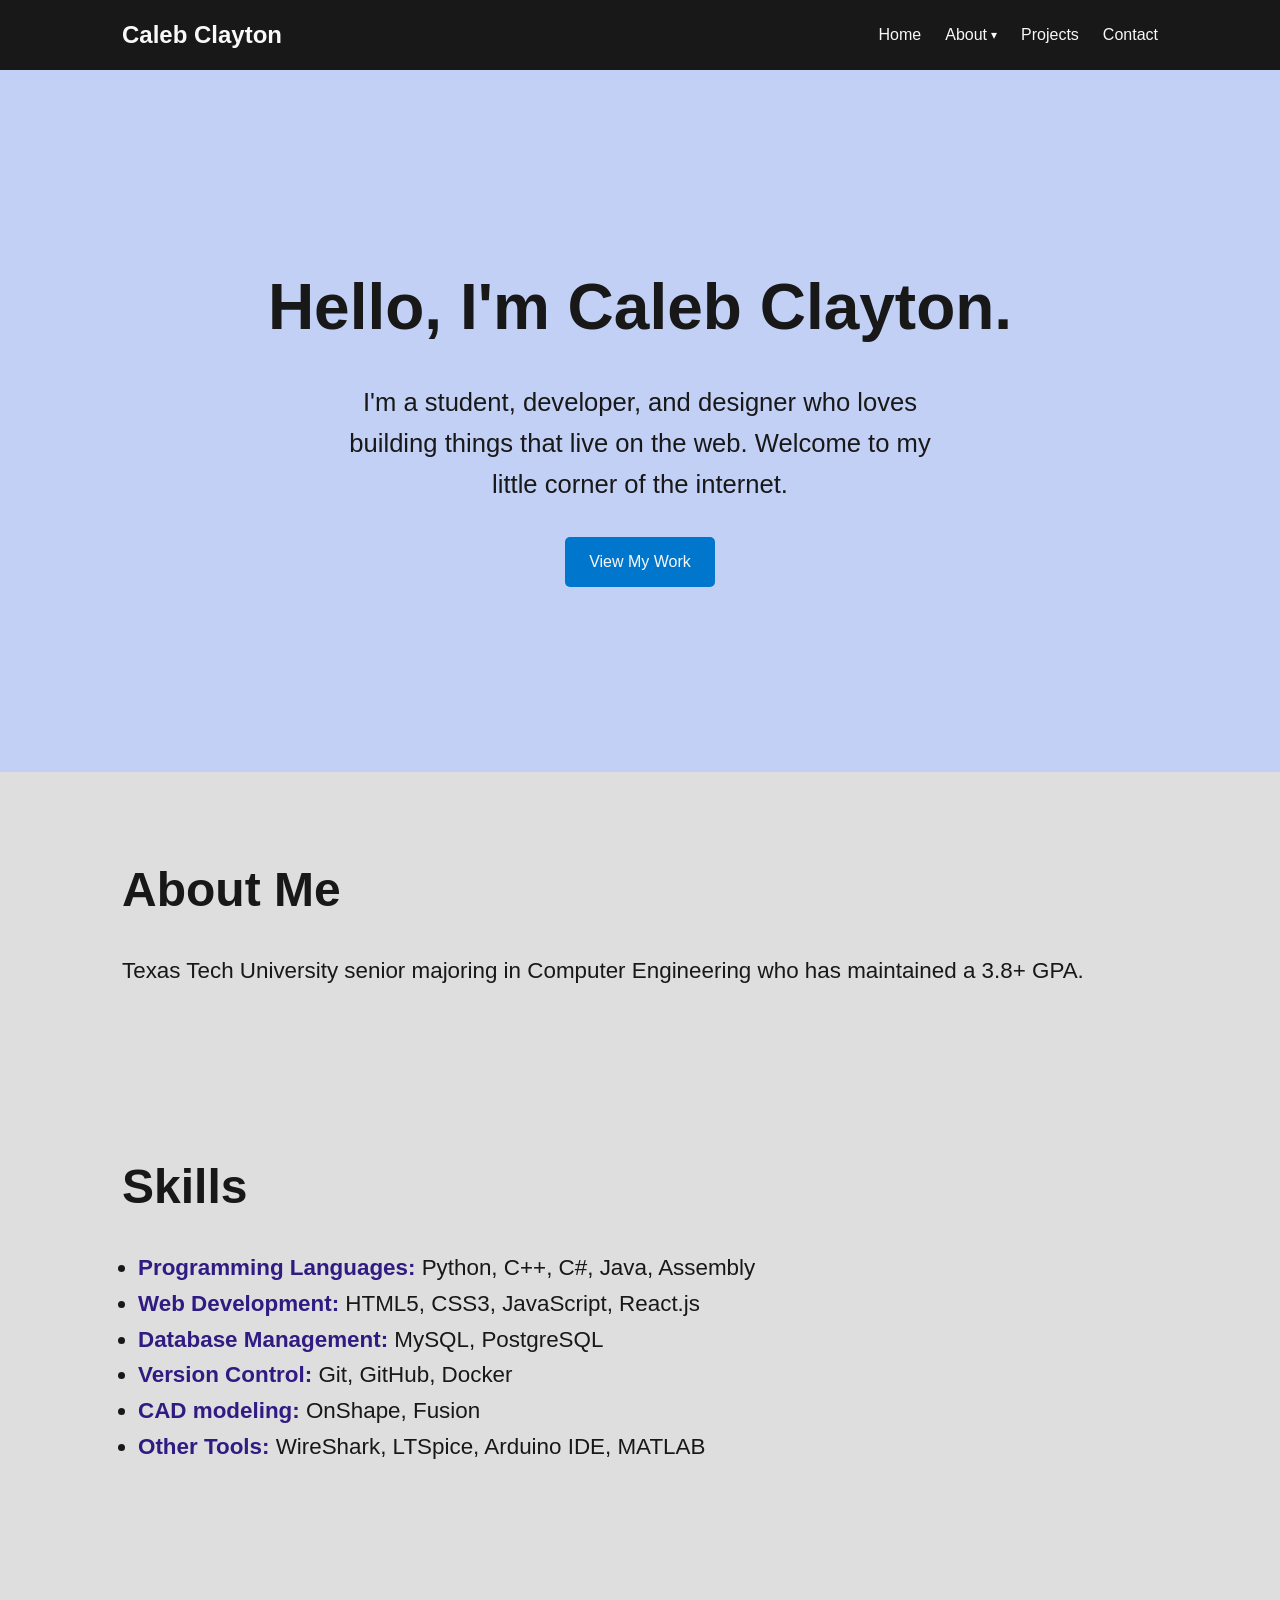
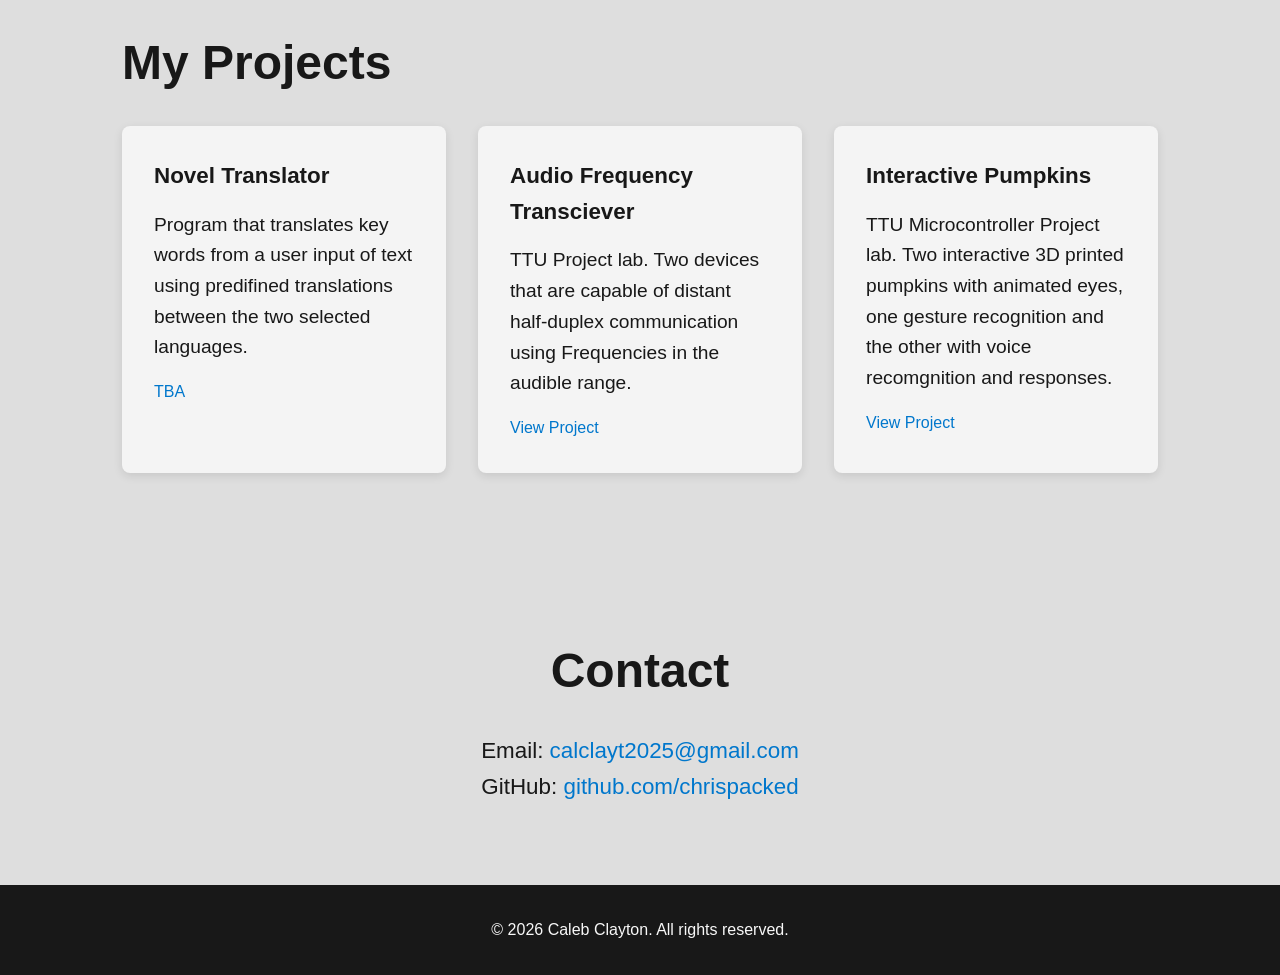
==== commit abc6baef: "expanded skills section" ====
--- a/index.html
+++ b/index.html
@@ -22,7 +22,7 @@
                         About
                     </a>
                     <ul class="dropdown-menu" aria-label="submenu">
-                        <li><a href="files/resume 2026 pdf.pdf">Resume</a></li>
+                        <li><a href="files/resume 2026 pdf.pdf" target="_blank" rel="noopener noreferrer">Resume</a></li>
                         <li><a href="pages/games.html">Games I Like</a></li>
                         <li><a href="pages/art.html">Art I Like</a></li>
                     </ul>
@@ -67,6 +67,8 @@
                 <!-- <li><span class="label">Frameworks:</span> Flask, Django</li> -->
                 <li><span class="label">Database Management:</span> MySQL, PostgreSQL</li>  
                 <li><span class="label">Version Control:</span> Git, GitHub, Docker</li>
+                <li><span class="label">CAD modeling:</span> OnShape, Fusion</li>
+                <li><span class="label">Other Tools:</span> WireShark, LTSpice, Arduino IDE, MATLAB</li>
             </ul>
         </section>
 
